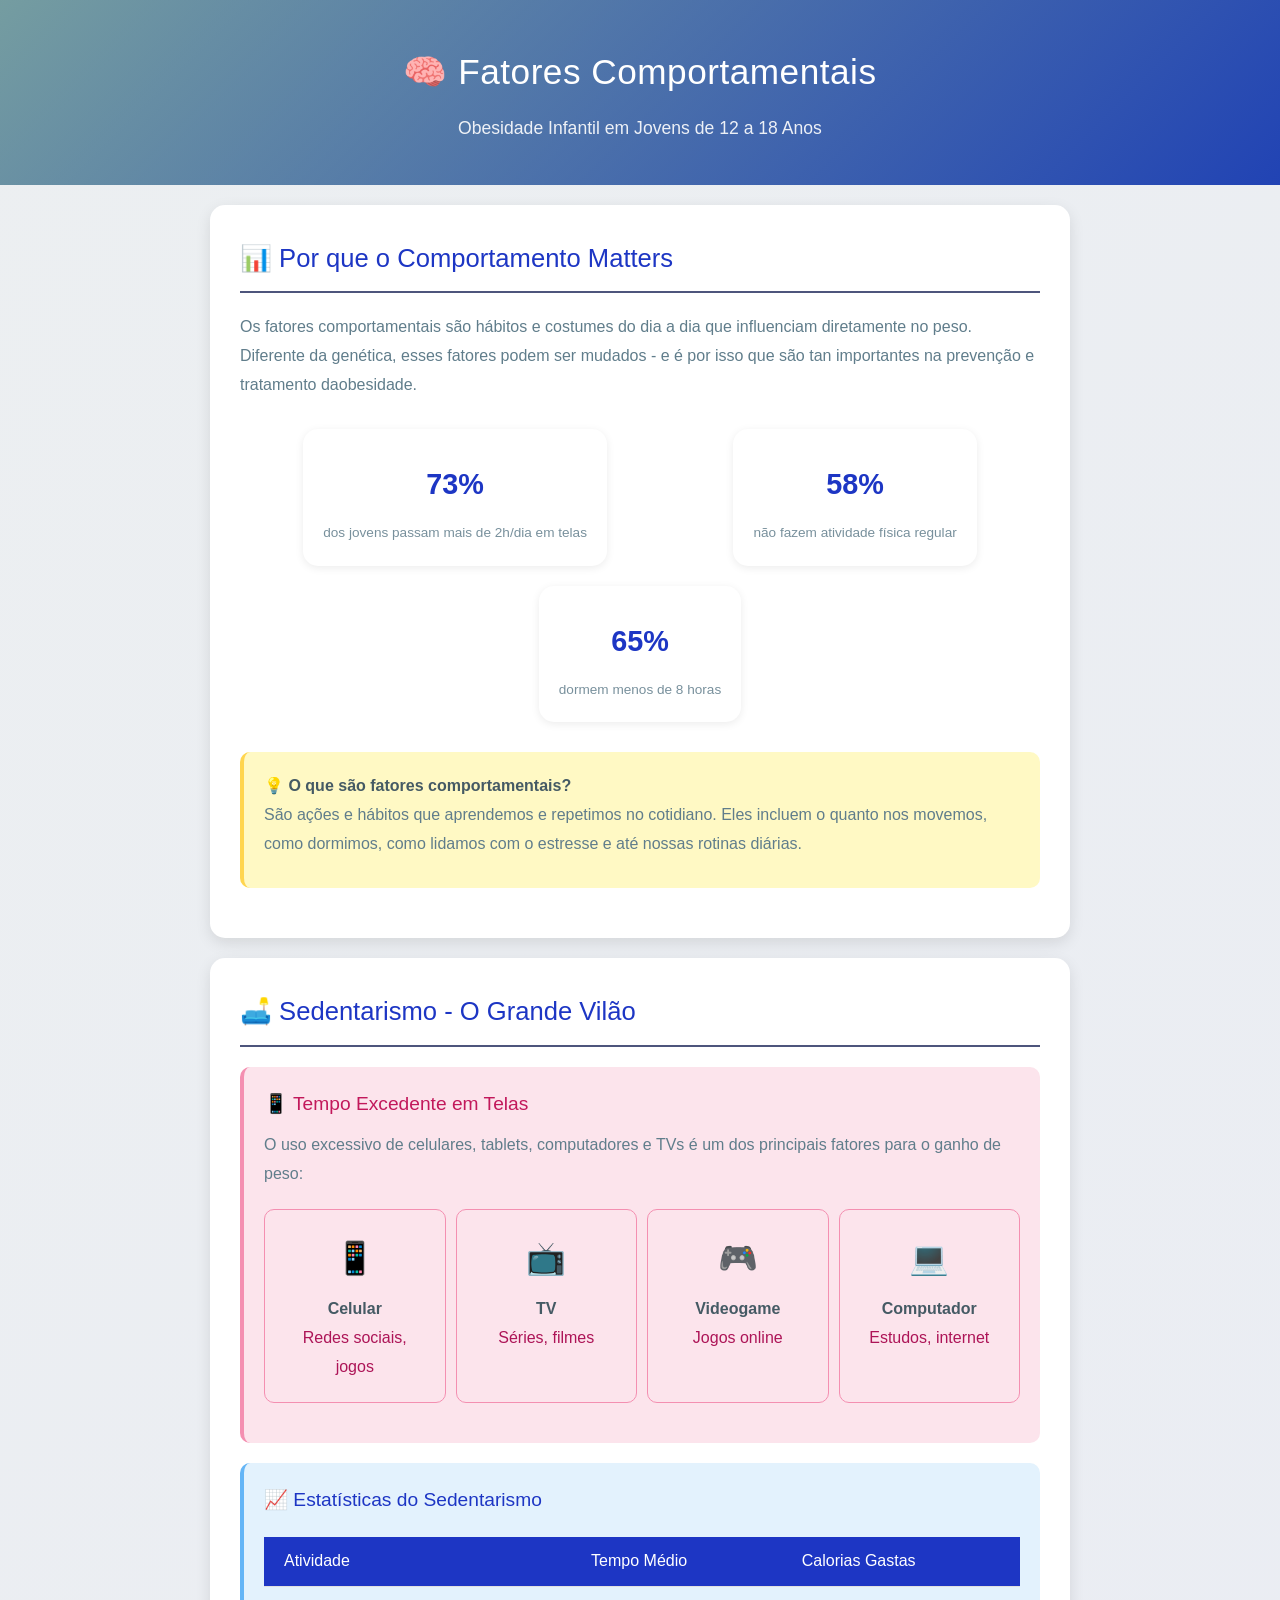
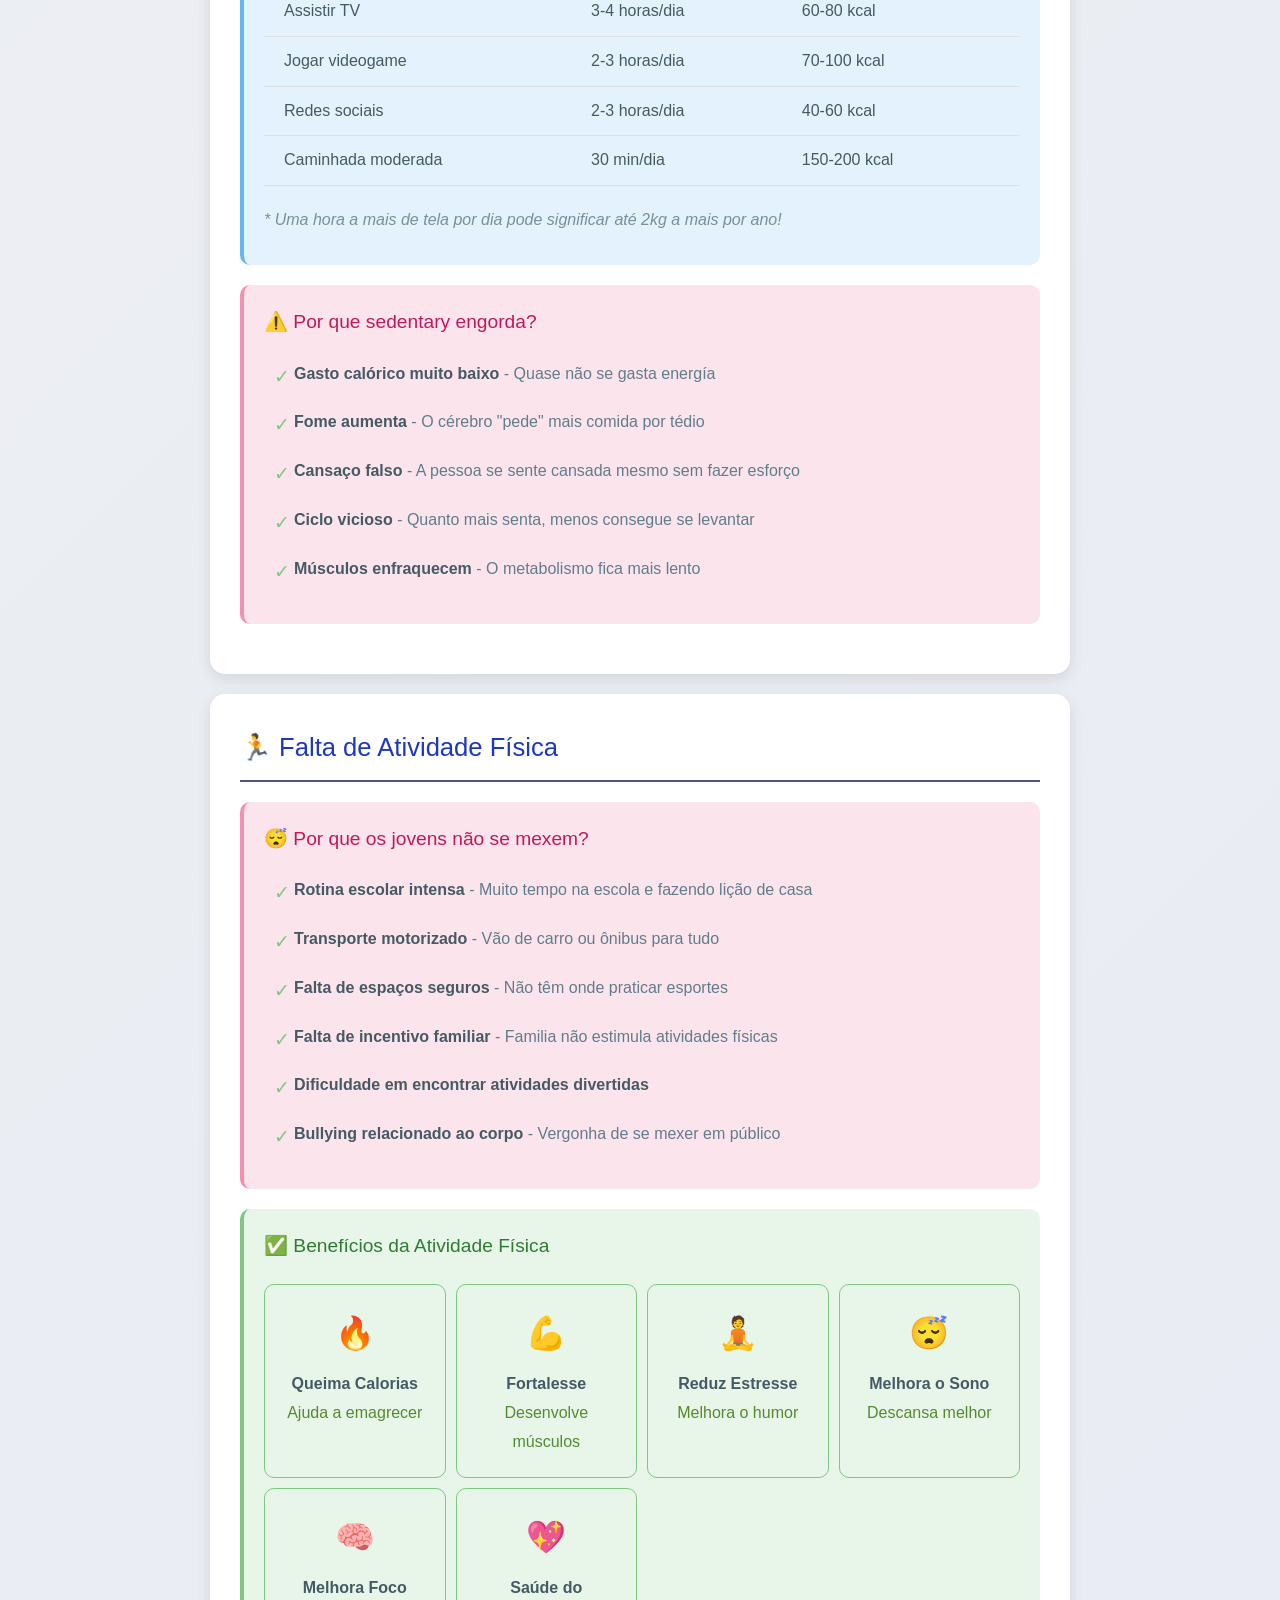
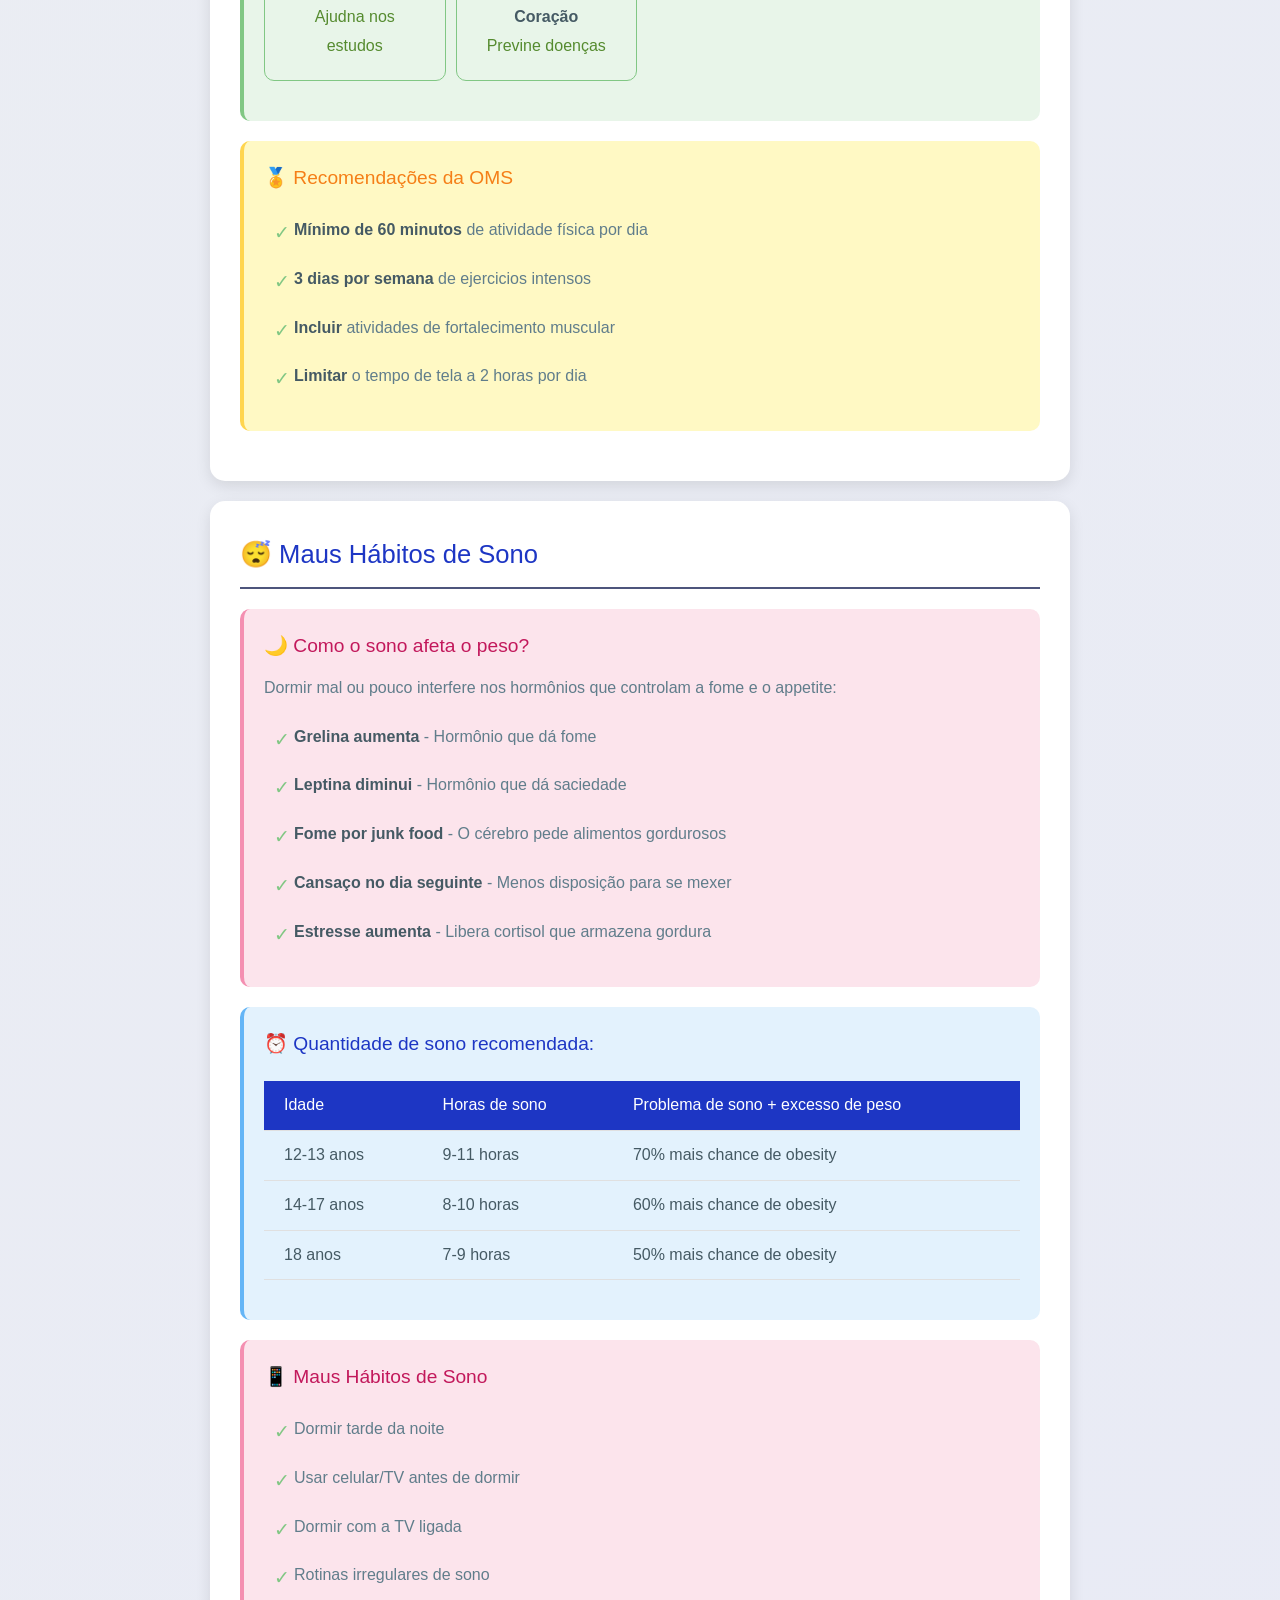
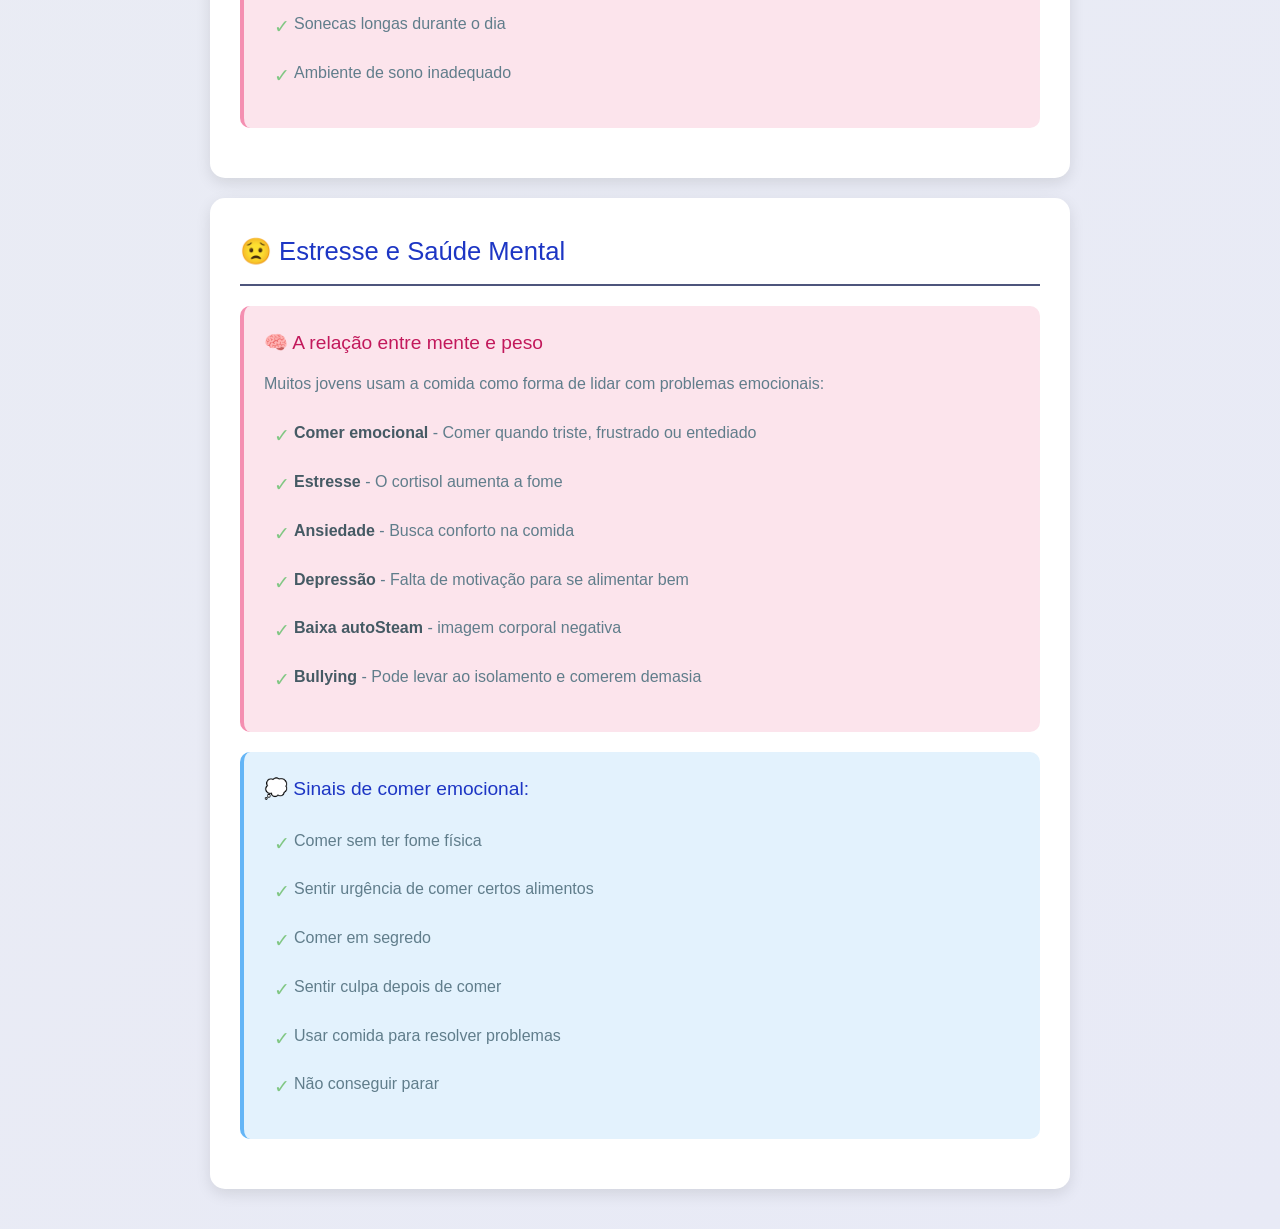
==== Feira de Ciências/feiradeciencias.html/comportamentares.html @ 89cd5e94 "Primeiro commit" ====
<!DOCTYPE html>
<html lang="pt-BR">
<head>
    <meta charset="UTF-8">
    <meta name="viewport" content="width=device-width, initial-scale=1.0">
    <title>Fatores Comportamentais - Obesidade Infantil</title>
    <link rel="stylesheet" href="style.css">

</head>
<body>

    <header>
        <h1>🧠 Fatores Comportamentais</h1>
        <p>Obesidade Infantil em Jovens de 12 a 18 Anos</p>
    </header>

    <div class="container">

        <!-- Introdução -->
        <div class="card">
            <h2>📊 Por que o Comportamento Matters</h2>
            
            <p>Os fatores comportamentais são hábitos e costumes do dia a dia que influenciam diretamente no peso. Diferente da genética, esses fatores podem ser mudados - e é por isso que são tan importantes na prevenção e tratamento daobesidade.</p>

            <div class="stat-row">
                <div class="stat-item">
                    <div class="number">73%</div>
                    <div>dos jovens passam mais de 2h/dia em telas</div>
                </div>
                <div class="stat-item">
                    <div class="number">58%</div>
                    <div>não fazem atividade física regular</div>
                </div>
                <div class="stat-item">
                    <div class="number">65%</div>
                    <div>dormem menos de 8 horas</div>
                </div>
            </div>

            <div class="highlight-box">
                <strong>💡 O que são fatores comportamentais?</strong>
                <p>São ações e hábitos que aprendemos e repetimos no cotidiano. Eles incluem o quanto nos movemos, como dormimos, como lidamos com o estresse e até nossas rotinas diárias.</p>
            </div>
        </div>

        <!-- Sedentarismo -->
        <div class="card">
            <h2>🛋️ Sedentarismo - O Grande Vilão</h2>

            <div class="danger-box">
                <h3>📱 Tempo Excedente em Telas</h3>
                <p>O uso excessivo de celulares, tablets, computadores e TVs é um dos principais fatores para o ganho de peso:</p>
                
                <div class="icon-grid">
                    <div class="icon-card bad">
                        <div class="icon">📱</div>
                        <strong>Celular</strong><br>
                        Redes sociais, jogos
                    </div>
                    <div class="icon-card bad">
                        <div class="icon">📺</div>
                        <strong>TV</strong><br>
                        Séries, filmes
                    </div>
                    <div class="icon-card bad">
                        <div class="icon">🎮</div>
                        <strong>Videogame</strong><br>
                        Jogos online
                    </div>
                    <div class="icon-card bad">
                        <div class="icon">💻</div>
                        <strong>Computador</strong><br>
                        Estudos, internet
                    </div>
                </div>
            </div>

            <div class="info-box">
                <h3>📈 Estatísticas do Sedentarismo</h3>
                <table>
                    <tr>
                        <th>Atividade</th>
                        <th>Tempo Médio</th>
                        <th>Calorias Gastas</th>
                    </tr>
                    <tr>
                        <td>Assistir TV</td>
                        <td>3-4 horas/dia</td>
                        <td>60-80 kcal</td>
                    </tr>
                    <tr>
                        <td>Jogar videogame</td>
                        <td>2-3 horas/dia</td>
                        <td>70-100 kcal</td>
                    </tr>
                    <tr>
                        <td>Redes sociais</td>
                        <td>2-3 horas/dia</td>
                        <td>40-60 kcal</td>
                    </tr>
                    <tr>
                        <td>Caminhada moderada</td>
                        <td>30 min/dia</td>
                        <td>150-200 kcal</td>
                    </tr>
                </table>
                <p><em>* Uma hora a mais de tela por dia pode significar até 2kg a mais por ano!</em></p>
            </div>

            <div class="danger-box">
                <h3>⚠️ Por que sedentary engorda?</h3>
                <ul>
                    <li><strong>Gasto calórico muito baixo</strong> - Quase não se gasta energía</li>
                    <li><strong>Fome aumenta</strong> - O cérebro "pede" mais comida por tédio</li>
                    <li><strong>Cansaço falso</strong> - A pessoa se sente cansada mesmo sem fazer esforço</li>
                    <li><strong>Ciclo vicioso</strong> - Quanto mais senta, menos consegue se levantar</li>
                    <li><strong>Músculos enfraquecem</strong> - O metabolismo fica mais lento</li>
                </ul>
            </div>
        </div>

        <!-- Falta de Atividade Física -->
        <div class="card">
            <h2>🏃 Falta de Atividade Física</h2>

            <div class="danger-box">
                <h3>😴 Por que os jovens não se mexem?</h3>
                <ul>
                    <li><strong>Rotina escolar intensa</strong> - Muito tempo na escola e fazendo lição de casa</li>
                    <li><strong>Transporte motorizado</strong> - Vão de carro ou ônibus para tudo</li>
                    <li><strong>Falta de espaços seguros</strong> - Não têm onde praticar esportes</li>
                    <li><strong>Falta de incentivo familiar</strong> - Familia não estimula atividades físicas</li>
                    <li><strong>Dificuldade em encontrar atividades divertidas</strong></li>
                    <li><strong>Bullying relacionado ao corpo</strong> - Vergonha de se mexer em público</li>
                </ul>
            </div>

            <div class="safe-box">
                <h3>✅ Benefícios da Atividade Física</h3>
                <div class="icon-grid">
                    <div class="icon-card good">
                        <div class="icon">🔥</div>
                        <strong>Queima Calorias</strong><br>
                        Ajuda a emagrecer
                    </div>
                    <div class="icon-card good">
                        <div class="icon">💪</div>
                        <strong>Fortalesse</strong><br>
                        Desenvolve músculos
                    </div>
                    <div class="icon-card good">
                        <div class="icon">🧘</div>
                        <strong>Reduz Estresse</strong><br>
                        Melhora o humor
                    </div>
                    <div class="icon-card good">
                        <div class="icon">😴</div>
                        <strong>Melhora o Sono</strong><br>
                        Descansa melhor
                    </div>
                    <div class="icon-card good">
                        <div class="icon">🧠</div>
                        <strong>Melhora Foco</strong><br>
                        Ajudna nos estudos
                    </div>
                    <div class="icon-card good">
                        <div class="icon">💖</div>
                        <strong>Saúde do Coração</strong><br>
                        Previne doenças
                    </div>
                </div>
            </div>

            <div class="highlight-box">
                <h3>🏅 Recomendações da OMS</h3>
                <ul>
                    <li><strong>Mínimo de 60 minutos</strong> de atividade física por dia</li>
                    <li><strong>3 dias por semana</strong> de ejercicios intensos</li>
                    <li><strong>Incluir</strong> atividades de fortalecimento muscular</li>
                    <li><strong>Limitar</strong> o tempo de tela a 2 horas por dia</li>
                </ul>
            </div>
        </div>

        <!-- Maus Hábitos de Sono -->
        <div class="card">
            <h2>😴 Maus Hábitos de Sono</h2>

            <div class="danger-box">
                <h3>🌙 Como o sono afeta o peso?</h3>
                <p>Dormir mal ou pouco interfere nos hormônios que controlam a fome e o appetite:</p>
                <ul>
                    <li><strong>Grelina aumenta</strong> - Hormônio que dá fome</li>
                    <li><strong>Leptina diminui</strong> - Hormônio que dá saciedade</li>
                    <li><strong>Fome por junk food</strong> - O cérebro pede alimentos gordurosos</li>
                    <li><strong>Cansaço no dia seguinte</strong> - Menos disposição para se mexer</li>
                    <li><strong>Estresse aumenta</strong> - Libera cortisol que armazena gordura</li>
                </ul>
            </div>

            <div class="info-box">
                <h3>⏰ Quantidade de sono recomendada:</h3>
                <table>
                    <tr>
                        <th>Idade</th>
                        <th>Horas de sono</th>
                        <th>Problema de sono + excesso de peso</th>
                    </tr>
                    <tr>
                        <td>12-13 anos</td>
                        <td>9-11 horas</td>
                        <td>70% mais chance de obesity</td>
                    </tr>
                    <tr>
                        <td>14-17 anos</td>
                        <td>8-10 horas</td>
                        <td>60% mais chance de obesity</td>
                    </tr>
                    <tr>
                        <td>18 anos</td>
                        <td>7-9 horas</td>
                        <td>50% mais chance de obesity</td>
                    </tr>
                </table>
            </div>

            <div class="danger-box">
                <h3>📱 Maus Hábitos de Sono</h3>
                <ul>
                    <li>Dormir tarde da noite</li>
                    <li>Usar celular/TV antes de dormir</li>
                    <li>Dormir com a TV ligada</li>
                    <li>Rotinas irregulares de sono</li>
                    <li>Sonecas longas durante o dia</li>
                    <li>Ambiente de sono inadequado</li>
                </ul>
            </div>
        </div>

        <!-- Estresse e Saúde Mental -->
        <div class="card">
            <h2>😟 Estresse e Saúde Mental</h2>

            <div class="danger-box">
                <h3>🧠 A relação entre mente e peso</h3>
                <p>Muitos jovens usam a comida como forma de lidar com problemas emocionais:</p>
                <ul>
                    <li><strong>Comer emocional</strong> - Comer quando triste, frustrado ou entediado</li>
                    <li><strong>Estresse</strong> - O cortisol aumenta a fome</li>
                    <li><strong>Ansiedade</strong> - Busca conforto na comida</li>
                    <li><strong>Depressão</strong> - Falta de motivação para se alimentar bem</li>
                    <li><strong>Baixa autoSteam</strong> - imagem corporal negativa</li>
                    <li><strong>Bullying</strong> - Pode levar ao isolamento e comerem demasia</li>
                </ul>
            </div>

            <div class="info-box">
                <h3>💭 Sinais de comer emocional:</h3>
                <ul>
                    <li>Comer sem ter fome física</li>
                    <li>Sentir urgência de comer certos alimentos</li>
                    <li>Comer em segredo</li>
                    <li>Sentir culpa depois de comer</li>
                    <li>Usar comida para resolver problemas</li>
                    <li>Não conseguir parar
---- Feira de Ciências/feiradeciencias.html/style.css ----
/* ====================================
   CSS SUAVE PARA OBESIDADE INFANTIL
   Cores Pastel e Relaxantes
   ==================================== */

/* Reset básico */
* {
    margin: 0;
    padding: 0;
    box-sizing: border-box;
}

:root {
    /* Paleta de cores suaves */
    --cor-primaria: #1d36c4;          /* Azul indigo suave */
    --cor-secundaria: #4d557c;        /* Azul mais claro */
    --cor-terciaria: #9575cd;          /* Roxo suave */
    --cor-accent: #64b5f6;            /* Azul céu suave */
    
    /* Cores de fundo */
    --fundo-principal: #f5f5f5;       /* Cinza muito claro */
    --fundo-card: #ffffff;            /* Branco */
    --fundo-gradiente: linear-gradient(135deg, #eceff1 0%, #e8eaf6 100%);
    
    /* Cores de alerta */
    --alerta-suave: #fff9c4;          /* Amarelo suave */
    --alerta-borda: #ffd54f;          /* Amarelo mostarda */
    --perigo-suave: #fce4ec;           /* Rosa muito claro */
    --perigo-borda: #f48fb1;          /* Rosa suave */
    --sucesso-suave: #e8f5e9;         /* Verde muito claro */
    --sucesso-borda: #81c784;        /* Verde suave */
    --info-suave: #e3f2fd;            /* Azul muito claro */
    --info-borda: #64b5f6;            /* Azul suave */
    
    /* Cores de texto */
    --texto-principal: #455a64;       /* Cinza azulado escuro */
    --texto-secundario: #607d8b;      /* Cinza azulado */
    --texto-claro: #78909c;          /* Cinza azulado claro */
    --texto-whats: #ffffff;
    
    /* Cores de headers */
    --header-fundo: linear-gradient(135deg, #07515785, #2143b4);
    --footer-fundo: #37474f;
    
    /* Espaçamento */
    --espaco-pequeno: 10px;
    --espaco-medio: 20px;
    --espaco-grande: 30px;
    --espaco-muito-grande: 40px;
    
    /* Bordas */
    --borda-raio: 15px;
    --borda-raio-pequeno: 10px;
    
    /* Sombras */
    --sombra-suave: 0 2px 8px rgba(0,0,0,0.08);
    --sombra-media: 0 5px 15px rgba(0,0,0,0.1);
    --sombra-forte: 0 10px 30px rgba(0,0,0,0.12);
    
    /* Transições */
    --transicao-suave: all 0.3s ease;
}

/* ====================================
   BODY E ESTRUTURA PRINCIPAL
   ==================================== */

body {
    font-family: 'Segoe UI', 'Roboto', 'Helvetica Neue', Arial, sans-serif;
    line-height: 1.8;
    color: var(--texto-principal);
    background: var(--fundo-gradiente);
    min-height: 100vh;
}

/* ====================================
   HEADER
   ==================================== */

header {
    background: var(--header-fundo);
    color: var(--texto-whats);
    padding: var(--espaco-muito-grande) var(--espaco-medio);
    text-align: center;
    position: relative;
}

header h1 {
    font-size: 2.2em;
    font-weight: 500;
    margin-bottom: var(--espaco-pequeno);
    letter-spacing: 0.5px;
}

header p {
    font-size: 1.1em;
    opacity: 0.9;
    font-weight: 300;
}

header .age-range {
    display: inline-block;
    background: rgba(255,255,255,0.2);
    color: var(--texto-whats);
    padding: 8px 20px;
    border-radius: 20px;
    font-weight: 400;
    margin-top: var(--espaco-pequeno);
    font-size: 0.9em;
}

/* ====================================
   CONTAINER E CARDS
   ==================================== */

.container {
    max-width: 900px;
    margin: 0 auto;
    padding: var(--espaco-medio);
}

.card {
    background: var(--fundo-card);
    border-radius: var(--borda-raio);
    padding: var(--espaco-grande);
    margin-bottom: var(--espaco-medio);
    box-shadow: var(--sombra-media);
    transition: var(--transicao-suave);
}

.card:hover {
    box-shadow: var(--sombra-forte);
    transform: translateY(-2px);
}

/* Títulos dos cards */
.card h2 {
    color: var(--cor-primaria);
    font-size: 1.6em;
    font-weight: 500;
    margin-bottom: var(--espaco-medio);
    padding-bottom: var(--espaco-pequeno);
    border-bottom: 2px solid var(--cor-secundaria);
}

.card h3 {
    color: var(--texto-principal);
    font-size: 1.2em;
    font-weight: 500;
    margin: var(--espaco-grande) 0 var(--espaco-pequeno);
}

.card p {
    color: var(--texto-secundario);
    margin-bottom: var(--espaco-pequeno);
}

/* ====================================
   CAIXAS DE INFORMAÇÃO
   ==================================== */

/* Caixa de destaque/amarelo */
.highlight-box,
.tip-box {
    background: var(--alerta-suave);
    border-left: 4px solid var(--alerta-borda);
    padding: var(--espaco-medio);
    border-radius: var(--borda-raio-pequeno);
    margin: var(--espaco-medio) 0;
}

.highlight-box h3,
.tip-box h3 {
    color: #f57f17;
    margin-top: 0;
}

/* Caixa de danger/vermelho suave */
.warning-box,
.danger-box {
    background: var(--perigo-suave);
    border-left: 4px solid var(--perigo-borda);
    padding: var(--espaco-medio);
    border-radius: var(--borda-raio-pequeno);
    margin: var(--espaco-medio) 0;
}

.warning-box h3,
.danger-box h3 {
    color: #c2185b;
    margin-top: 0;
}

/* Caixa de sucesso/verde */
.safe-box,
.tip-box {
    background: var(--sucesso-suave);
    border-left: 4px solid var(--sucesso-borda);
    padding: var(--espaco-medio);
    border-radius: var(--borda-raio-pequeno);
    margin: var(--espaco-medio) 0;
}

.safe-box h3 {
    color: #2e7d32;
    margin-top: 0;
}

/* Caixa de informação */
.info-box {
    background: var(--info-suave);
    border-left: 4px solid var(--info-borda);
    padding: var(--espaco-medio);
    border-radius: var(--borda-raio-pequeno);
    margin: var(--espaco-medio) 0;
}

.info-box h3 {
    color: var(--cor-primaria);
    margin-top: 0;
}

/* ====================================
   LISTAS
   ==================================== */

ul {
    list-style: none;
    padding-left: 0;
    margin: var(--espaco-pequeno) 0;
}

ul li {
    padding: var(--espaco-pequeno) 0 var(--espaco-pequeno) 30px;
    position: relative;
    color: var(--texto-secundario);
}

ul li::before {
    content: "•";
    position: absolute;
    left: 10px;
    color: var(--cor-secundaria);
    font-size: 1.2em;
}

/* Listas com check */
ul li::before {
    content: "✓";
    color: var(--sucesso-borda);
}

/* ====================================
   ESTATÍSTICAS
   ==================================== */

.stat-row,
.stat-box {
    display: flex;
    justify-content: space-around;
    flex-wrap: wrap;
    margin: var(--espaco-medio) 0;
}

.stat-item,
.stat {
    text-align: center;
    padding: var(--espaco-medio);
    background: var(--fundo-card);
    border-radius: var(--borda-raio);
    box-shadow: var(--sombra-suave);
    min-width: 140px;
    margin: var(--espaco-pequeno);
}

.stat-item .number,
.stat .number {
    font-size: 1.8em;
    font-weight: 600;
    color: var(--cor-primaria);
}

.stat-item div,
.stat .label {
    font-size: 0.85em;
    color: var(--texto-claro);
    margin-top: var(--espaco-pequeno);
}

/* ====================================
   GRADES DE ÍCONES
   ==================================== */

.icon-grid,
.food-grid,
.food-list {
    display: grid;
    grid-template-columns: repeat(auto-fit, minmax(160px, 1fr));
    gap: var(--espaco-pequeno);
    margin: var(--espaco-medio) 0;
}

.icon-card,
.food-item {
    padding: var(--espaco-medio);
    border-radius: var(--borda-raio-pequeno);
    text-align: center;
    transition: var(--transicao-suave);
}

.icon-card:hover,
.food-item:hover {
    transform: translateY(-3px);
    box-shadow: var(--sombra-suave);
}

.icon-card .icon {
    font-size: 2em;
    margin-bottom: 8px;
}

/* Cores dos food-items */
.food-item.good,
.icon-card.good {
    background: var(--sucesso-suave);
    border: 1px solid var(--sucesso-borda);
    color: #558b2f;
}

.food-item.avoid,
.icon-card.bad {
    background: var(--perigo-suave);
    border: 1px solid var(--perigo-borda);
    color: #ad1457;
}

.food-item.warning,
.icon-card.warning {
    background: var(--alerta-suave);
    border: 1px solid var(--alerta-borda);
    color: #f57f17;
}

/* ====================================
   TABELAS
   ==================================== */

table {
    width: 100%;
    border-collapse: collapse;
    margin: var(--espaco-medio) 0;
}

th, td {
    padding: var(--espaco-pequeno) var(--espaco-medio);
    text-align: left;
    border-bottom: 1px solid #e0e0e0;
}

th {
    background: var(--cor-primaria);
    color: var(--texto-whats);
    font-weight: 500;
}

tr:hover {
    background: #fafafa;
}

/* ====================================
   RODAPÉ
   ==================================== */

footer {
    background: var(--footer-fundo);
    color: #b0bec5;
    text-align: center;
    padding: var(--espaco-grande);
    margin-top: var(--espaco-grande);
}

footer p {
    margin-bottom: var(--espaco-pequeno);
}

footer em {
    color: #78909c;
}

/* ====================================
   RESPONSIVIDADE
   ==================================== */

@media (max-width: 600px) {
    :root {
        --espaco-grande: 20px;
        --espaco-medio: 15px;
    }
    
    header h1 {
        font-size: 1.7em;
    }
    
    header p {
        font-size: 1em;
    }
    
    .card {
        padding: var(--espaco-medio);
    }
    
    .card h2 {
        font-size: 1.4em;
    }
    
    .stat-item,
    .stat {
        min-width: 100px;
        padding: var(--espaco-pequeno);
    }
    
    .stat-item .number,
    .stat .number {
        font-size: 1.4em;
    }
    
    .icon-grid,
    .food-grid {
        grid-template-columns: repeat(2, 1fr);
    }
}

/* ====================================
   ANIMAÇÕES SUAVES
   ==================================== */

@keyframes fadeIn {
    from {
        opacity: 0;
        transform: translateY(10px);
    }
    to {
        opacity: 1;
        transform: translateY(0);
    }
}

.card {
    animation: fadeIn 0.4s ease-out;
}

/* ====================================
   TIPOGRAFIA
   ==================================== */

strong {
    color: var(--texto-principal);
    font-weight: 600;
}

em {
    color: var(--texto-claro);
    font-style: italic;
}

/* Links */
a {
    color: var(--cor-primaria);
    text-decoration: none;
    transition: var(--transicao-suave);
}

a:hover {
    color: var(--cor-terciaria);
    text-decoration: underline;
}

/* ====================================
   BOTÕES (se necessário)
   ==================================== */

.botao {
    display: inline-block;
    background: var(--cor-primaria);
    color: var(--texto-whats);
    padding: 12px 25px;
    border-radius: var(--borda-raio);
    border: none;
    cursor: pointer;
    font-size: 1em;
    transition: var(--transicao-suave);
}

.botao:hover {
    background: var(--cor-secundaria);
    transform: translateY(-2px);
    box-shadow: var(--sombra-media);
}

/* ====================================
   ESCROLLBAR PERSONALIZADA
   ==================================== */

::-webkit-scrollbar {
    width: 10px;
}

::-webkit-scrollbar-track {
    background: #f1f1f1;
}

::-webkit-scrollbar-thumb {
    background: var(--cor-secundaria);
    border-radius: 5px;
}

::-webkit-scrollbar-thumb:hover {
    background: var(--cor-primaria);
}

/* ====================================
   SELEÇÃO DE TEXTO
   ==================================== */

::selection {
    background: var(--cor-secundaria);
    color: var(--texto-whats);
}
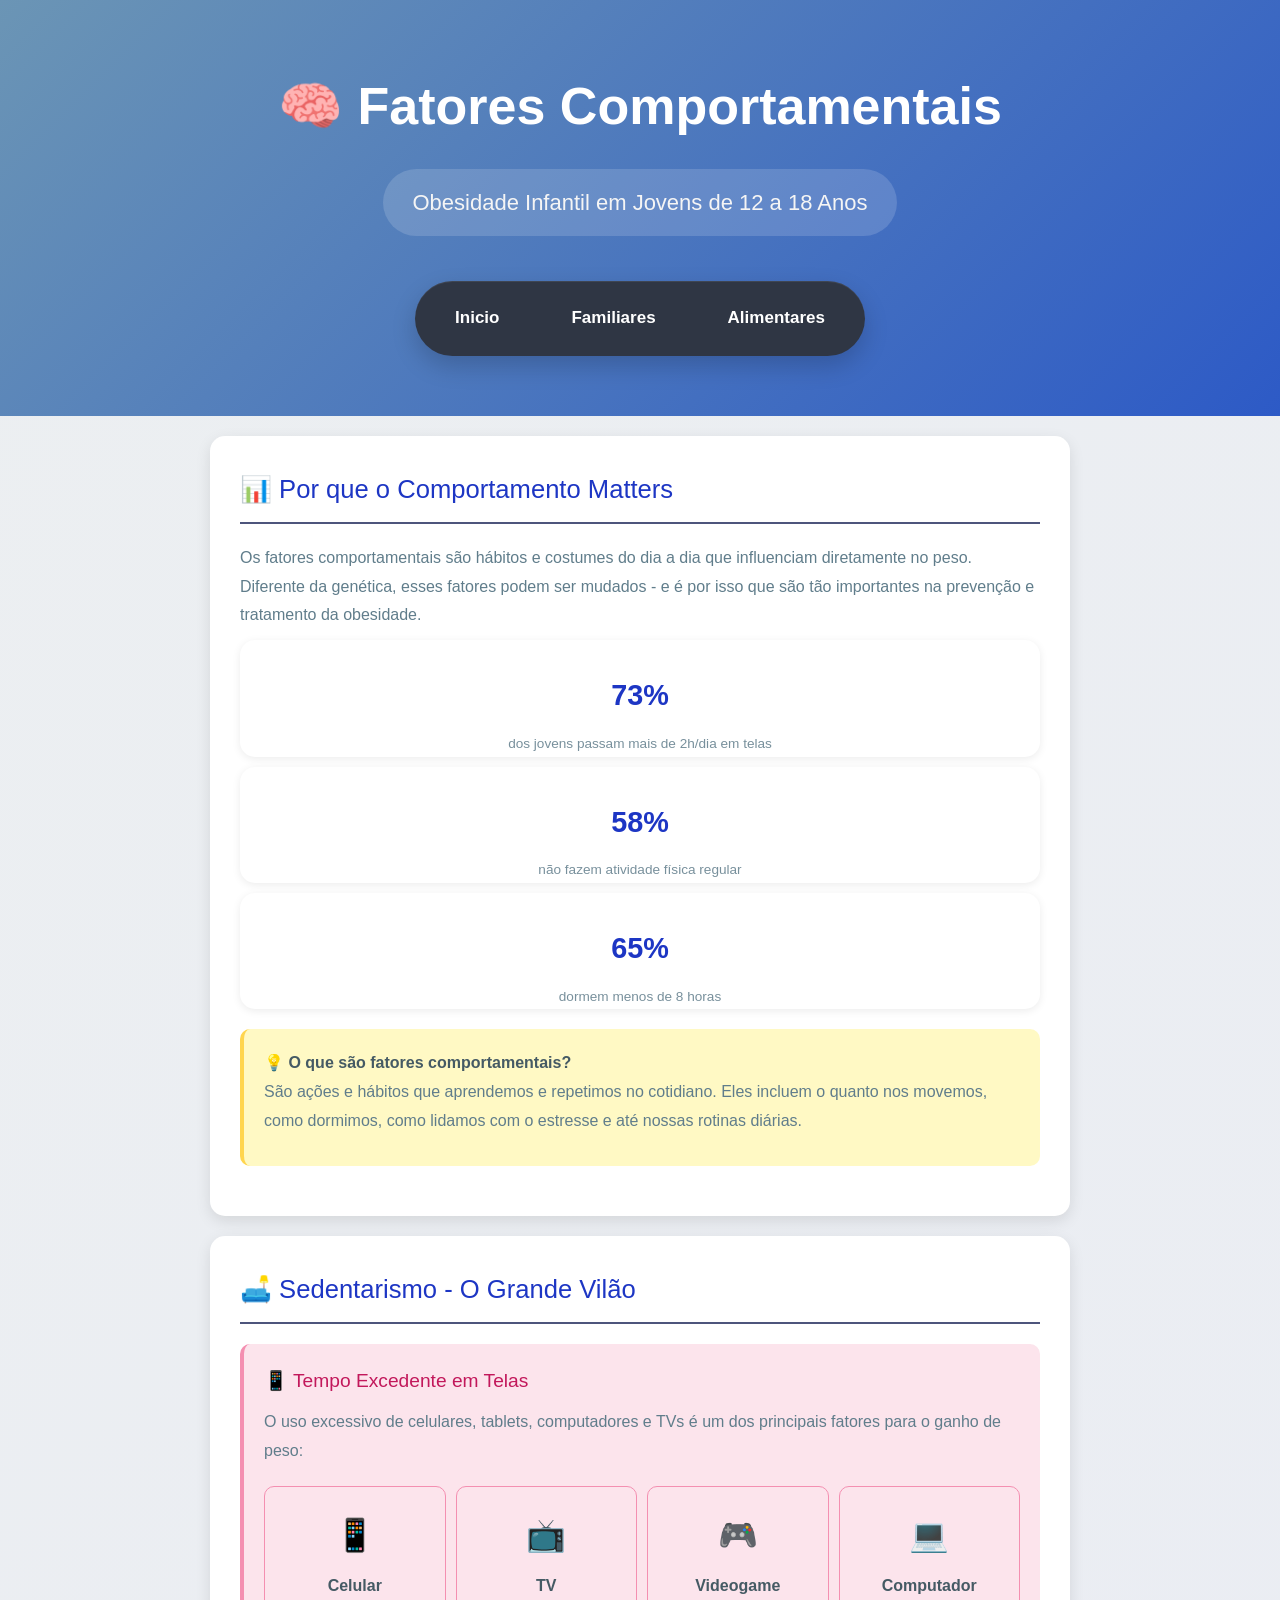
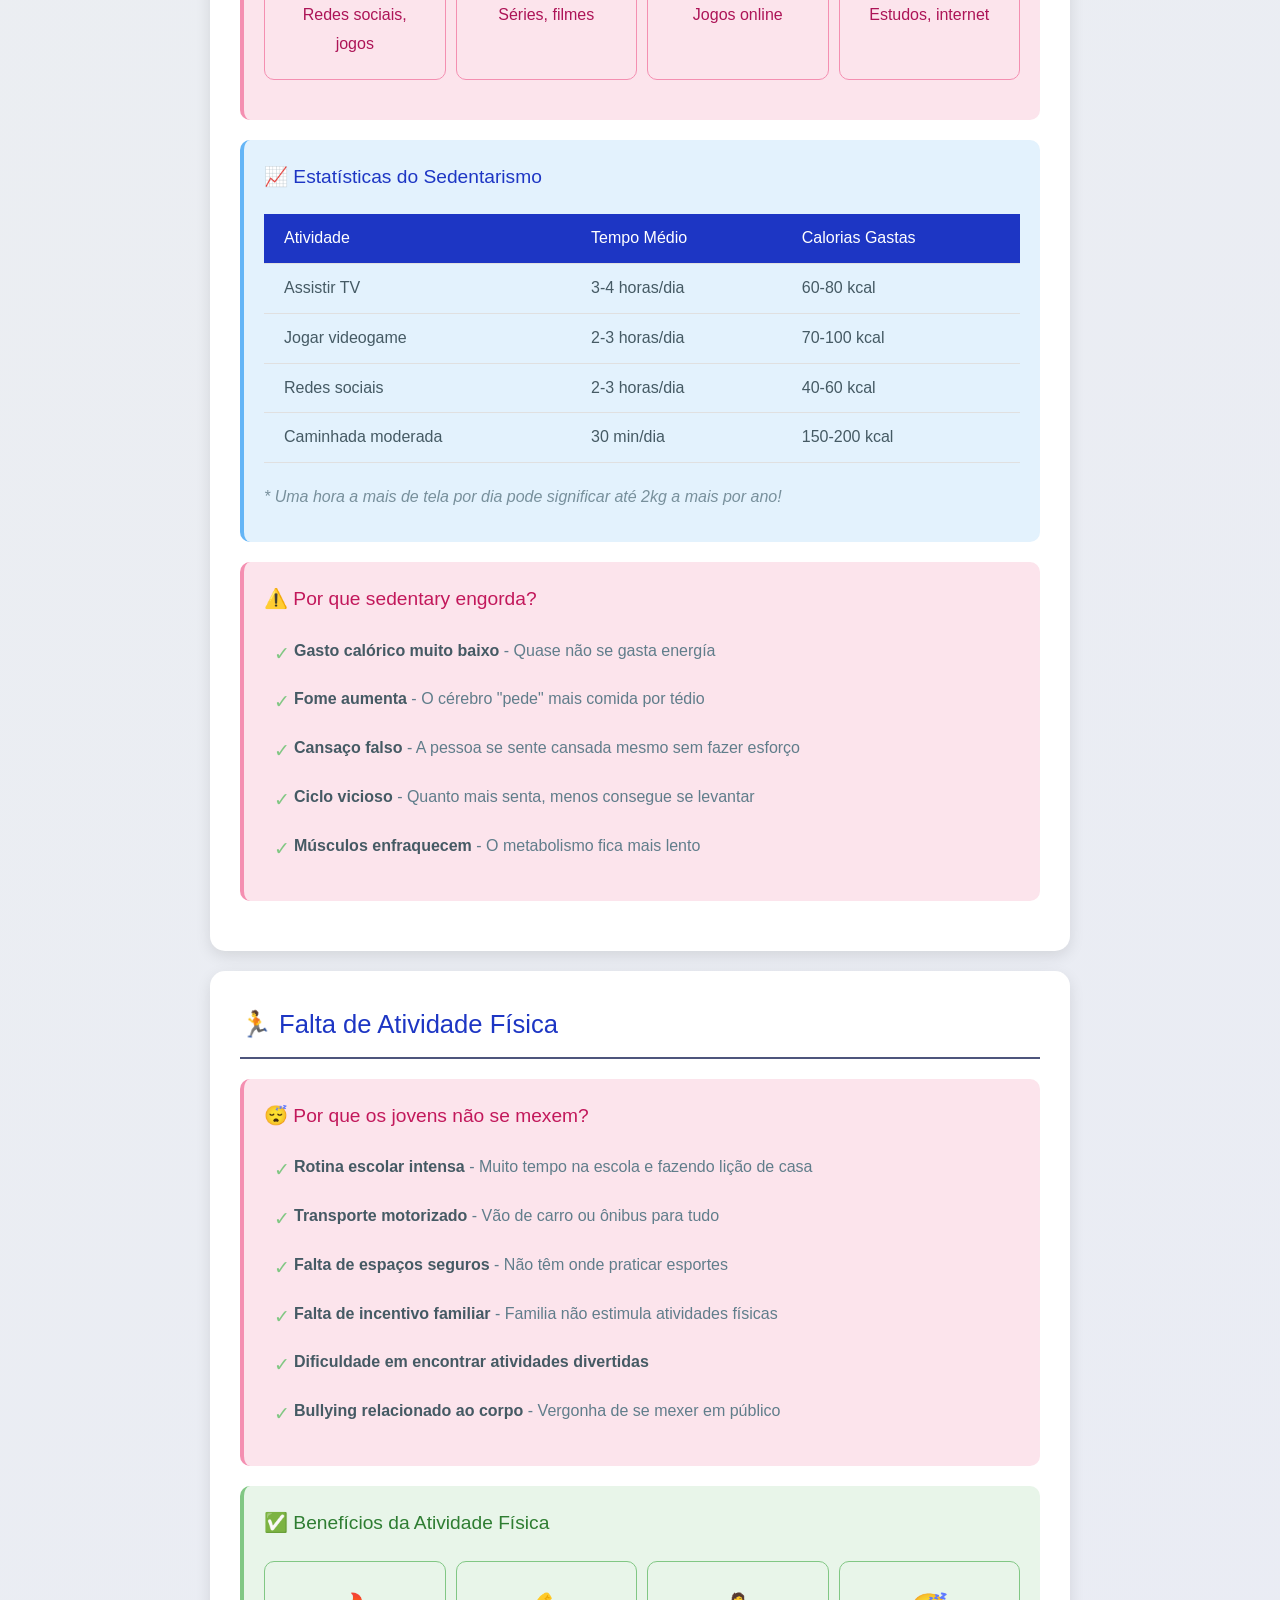
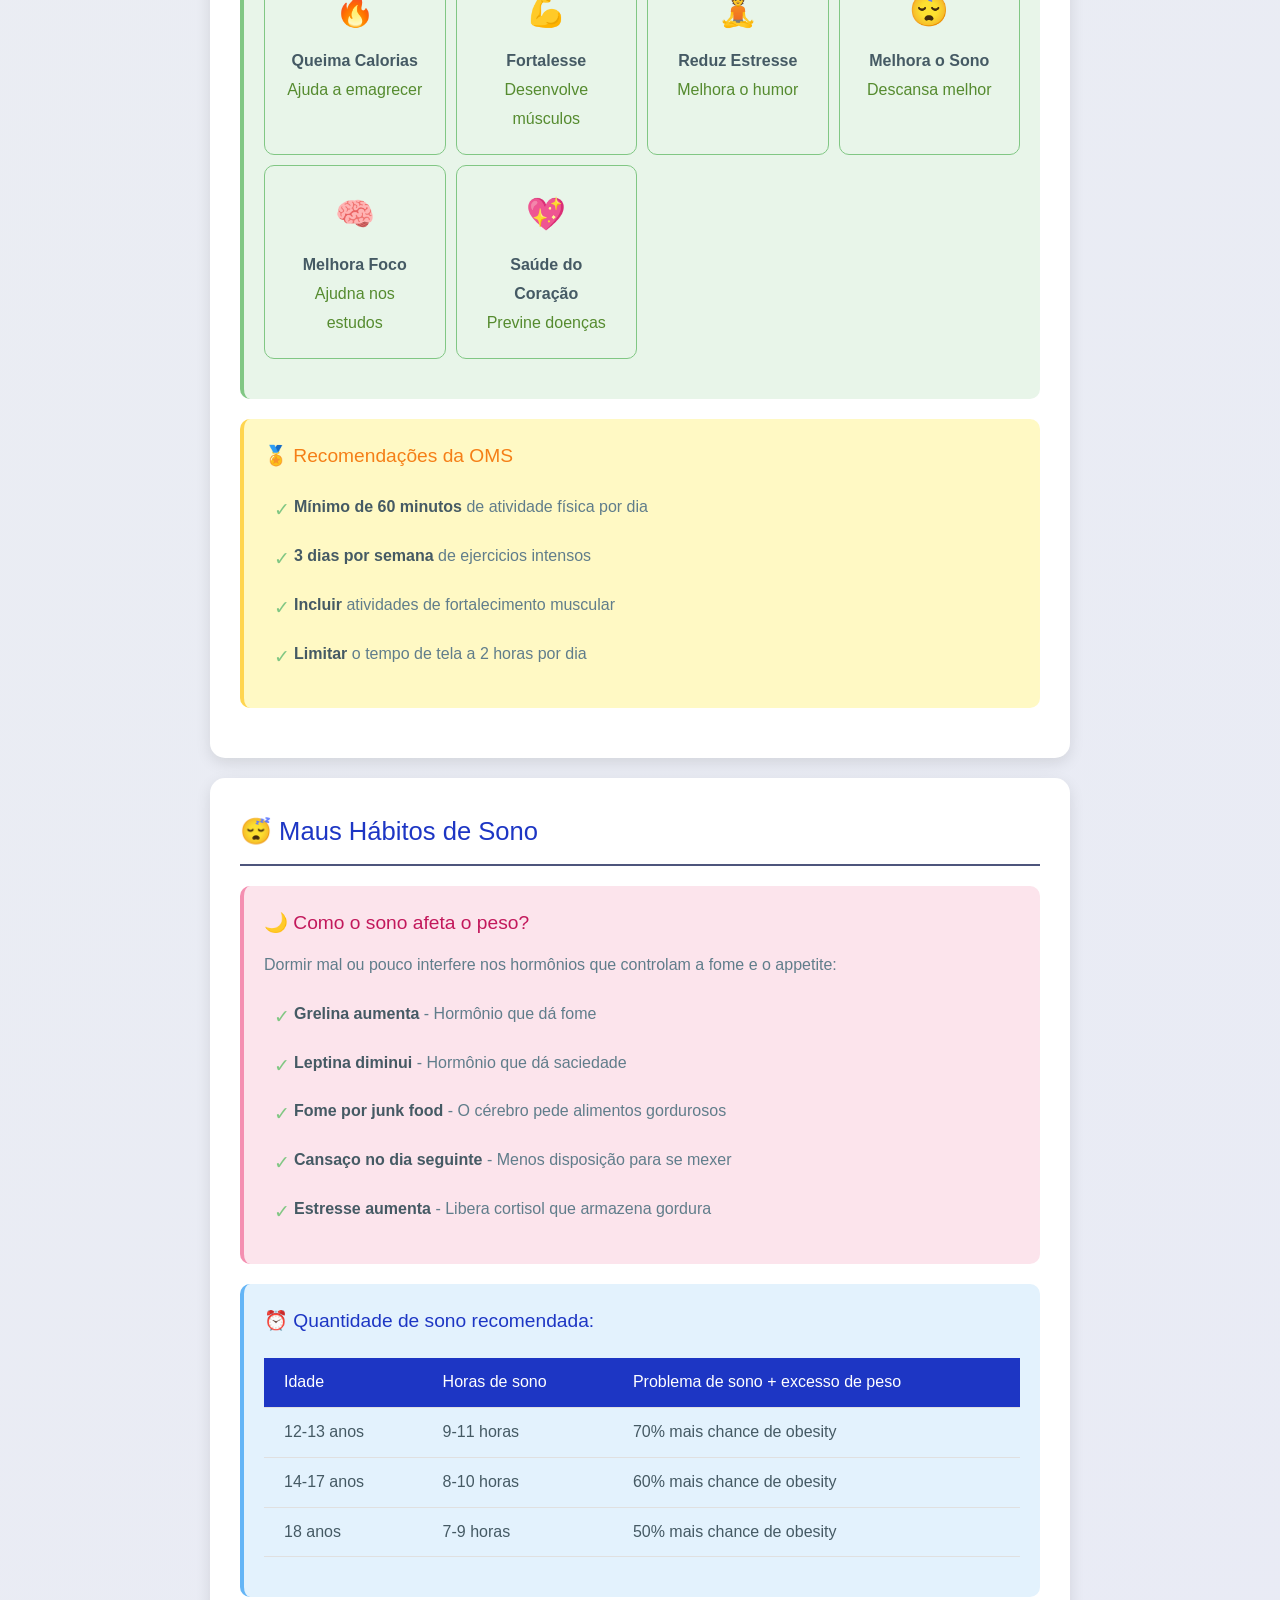
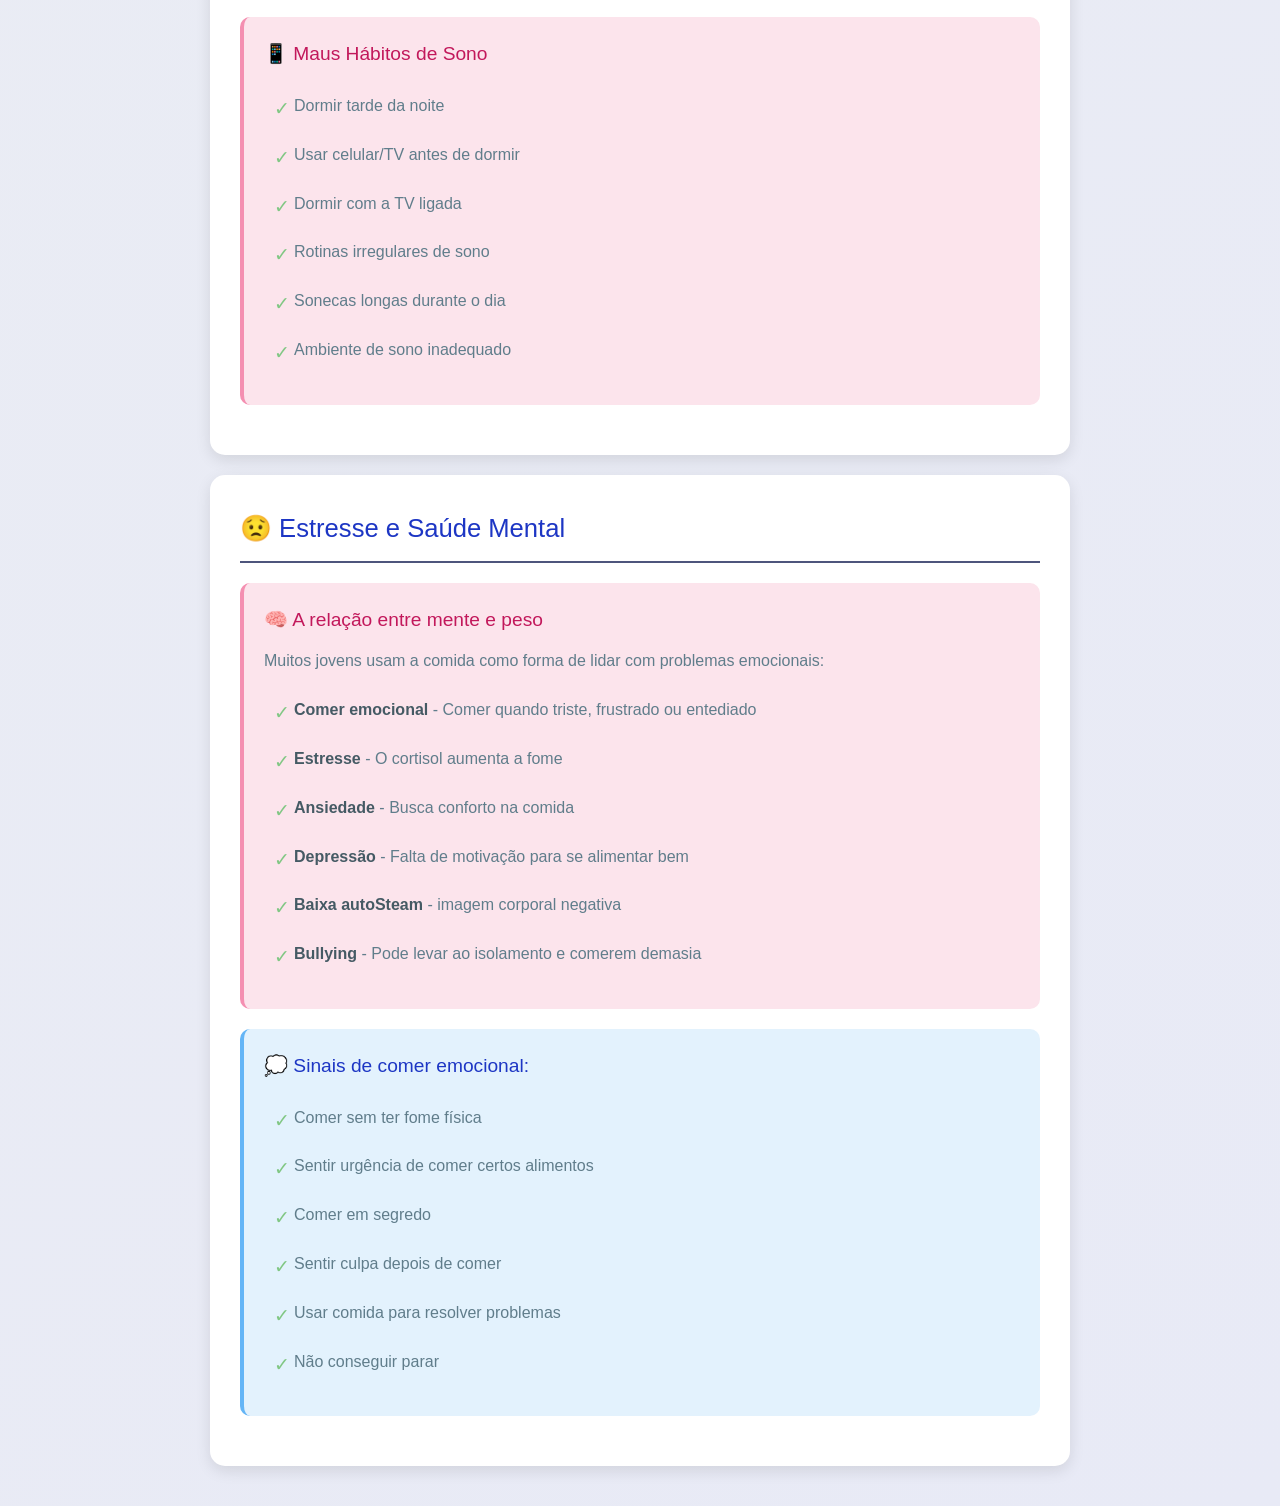
==== commit 305ead39: "atualizando navbar" ====
--- a/Feira de Ciências/feiradeciencias.html/comportamentares.html
+++ b/Feira de Ciências/feiradeciencias.html/comportamentares.html
@@ -9,9 +9,18 @@
 </head>
 <body>
 
-    <header>
+    <header class="hero">
+
         <h1>🧠 Fatores Comportamentais</h1>
-        <p>Obesidade Infantil em Jovens de 12 a 18 Anos</p>
+    
+        <p class="idade">Obesidade Infantil em Jovens de 12 a 18 Anos</p>
+    
+        <nav class="navbar">
+            <a href="index.html">Inicio</a>
+            <a href="familiares.html">Familiares</a>
+            <a href="fatores.html">Alimentares</a>
+        </nav>
+    
     </header>
 
     <div class="container">
@@ -20,7 +29,7 @@
         <div class="card">
             <h2>📊 Por que o Comportamento Matters</h2>
             
-            <p>Os fatores comportamentais são hábitos e costumes do dia a dia que influenciam diretamente no peso. Diferente da genética, esses fatores podem ser mudados - e é por isso que são tan importantes na prevenção e tratamento daobesidade.</p>
+            <p>Os fatores comportamentais são hábitos e costumes do dia a dia que influenciam diretamente no peso. Diferente da genética, esses fatores podem ser mudados - e é por isso que são tão importantes na prevenção e tratamento da obesidade.</p>
 
             <div class="stat-row">
                 <div class="stat-item">
@@ -33,7 +42,7 @@
                 </div>
                 <div class="stat-item">
                     <div class="number">65%</div>
-                    <div>dormem menos de 8 horas</div>
+                        <div>dormem menos de 8 horas</div>
                 </div>
             </div>
 
--- a/Feira de Ciências/feiradeciencias.html/style.css
+++ b/Feira de Ciências/feiradeciencias.html/style.css
@@ -77,36 +77,87 @@
    HEADER
    ==================================== */
 
-header {
-    background: var(--header-fundo);
-    color: var(--texto-whats);
-    padding: var(--espaco-muito-grande) var(--espaco-medio);
-    text-align: center;
-    position: relative;
-}
-
-header h1 {
-    font-size: 2.2em;
-    font-weight: 500;
-    margin-bottom: var(--espaco-pequeno);
-    letter-spacing: 0.5px;
-}
-
-header p {
-    font-size: 1.1em;
-    opacity: 0.9;
-    font-weight: 300;
-}
-
-header .age-range {
-    display: inline-block;
-    background: rgba(255,255,255,0.2);
-    color: var(--texto-whats);
-    padding: 8px 20px;
-    border-radius: 20px;
-    font-weight: 400;
-    margin-top: var(--espaco-pequeno);
-    font-size: 0.9em;
+   .hero{
+    display:flex;
+    flex-direction:column;
+    align-items:center;
+    justify-content:center;
+
+    text-align:center;
+
+    padding:60px 20px;
+
+    background:linear-gradient(135deg,#6b95b5,#2d5ac6);
+}
+
+.hero h1{
+    color:#fff;
+    font-size:52px;
+    margin-bottom:15px;
+}
+
+.hero p{
+    color:#f5f5f5;
+    font-size:22px;
+    margin-bottom:20px;
+}
+
+.idade{
+    background:rgba(255,255,255,.15);
+    color:#fff;
+
+    padding:14px 30px;
+    border-radius:999px;
+
+    font-size:18px;
+
+    margin-bottom:25px;
+}
+
+.navbar{
+    display: flex;
+    align-items: center;
+    justify-content: center;
+    gap: 8px;
+
+    background: #2f3644;
+    padding: 8px;
+    border-radius: 999px;
+
+    width: fit-content;
+    margin: 25px auto 0;
+
+    box-shadow:
+        0 10px 25px rgba(0,0,0,.18),
+        inset 0 1px 0 rgba(255,255,255,.08);
+}
+
+/* Links */
+.navbar a{
+    color: #ffffff;
+    text-decoration: none;
+    font-size: 17px;
+    font-weight: 600;
+
+    padding: 14px 32px;
+    border-radius: 999px;
+
+    transition: all .3s ease;
+}
+
+/* Hover */
+.navbar a:hover{
+    background: rgba(255,255,255,.08);
+}
+
+/* Botão ativo */
+.navbar a.active{
+    background: linear-gradient(180deg,#3d7dff,#2563eb);
+    color: #fff;
+
+    box-shadow:
+        0 8px 18px rgba(37,99,235,.45),
+        inset 0 1px 0 rgba(255,255,255,.25);
 }
 
 /* ====================================
@@ -256,27 +307,24 @@
 
 .stat-row,
 .stat-box {
-    display: flex;
     justify-content: space-around;
     flex-wrap: wrap;
-    margin: var(--espaco-medio) 0;
 }
 
 .stat-item,
 .stat {
     text-align: center;
-    padding: var(--espaco-medio);
     background: var(--fundo-card);
     border-radius: var(--borda-raio);
     box-shadow: var(--sombra-suave);
     min-width: 140px;
-    margin: var(--espaco-pequeno);
 }
 
 .stat-item .number,
 .stat .number {
     font-size: 1.8em;
     font-weight: 600;
+    padding-top: 30px;
     color: var(--cor-primaria);
 }
 
